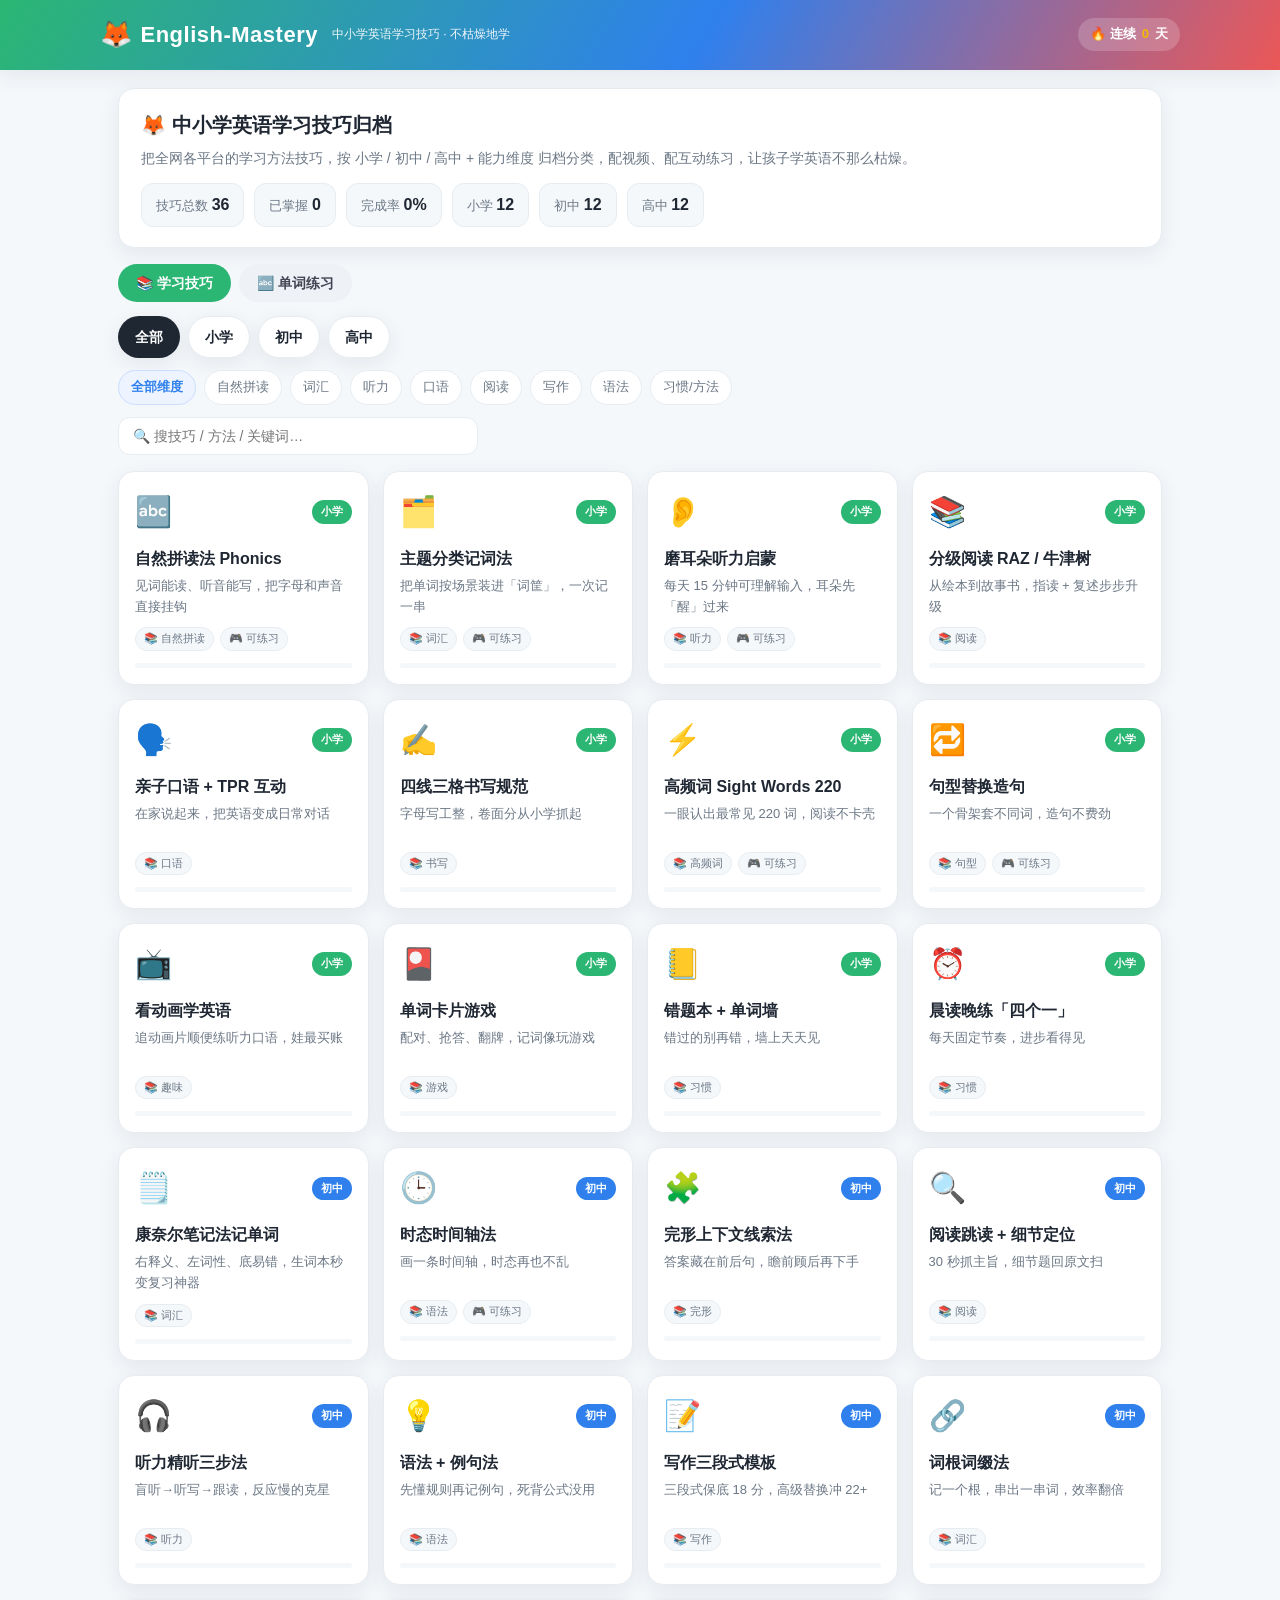
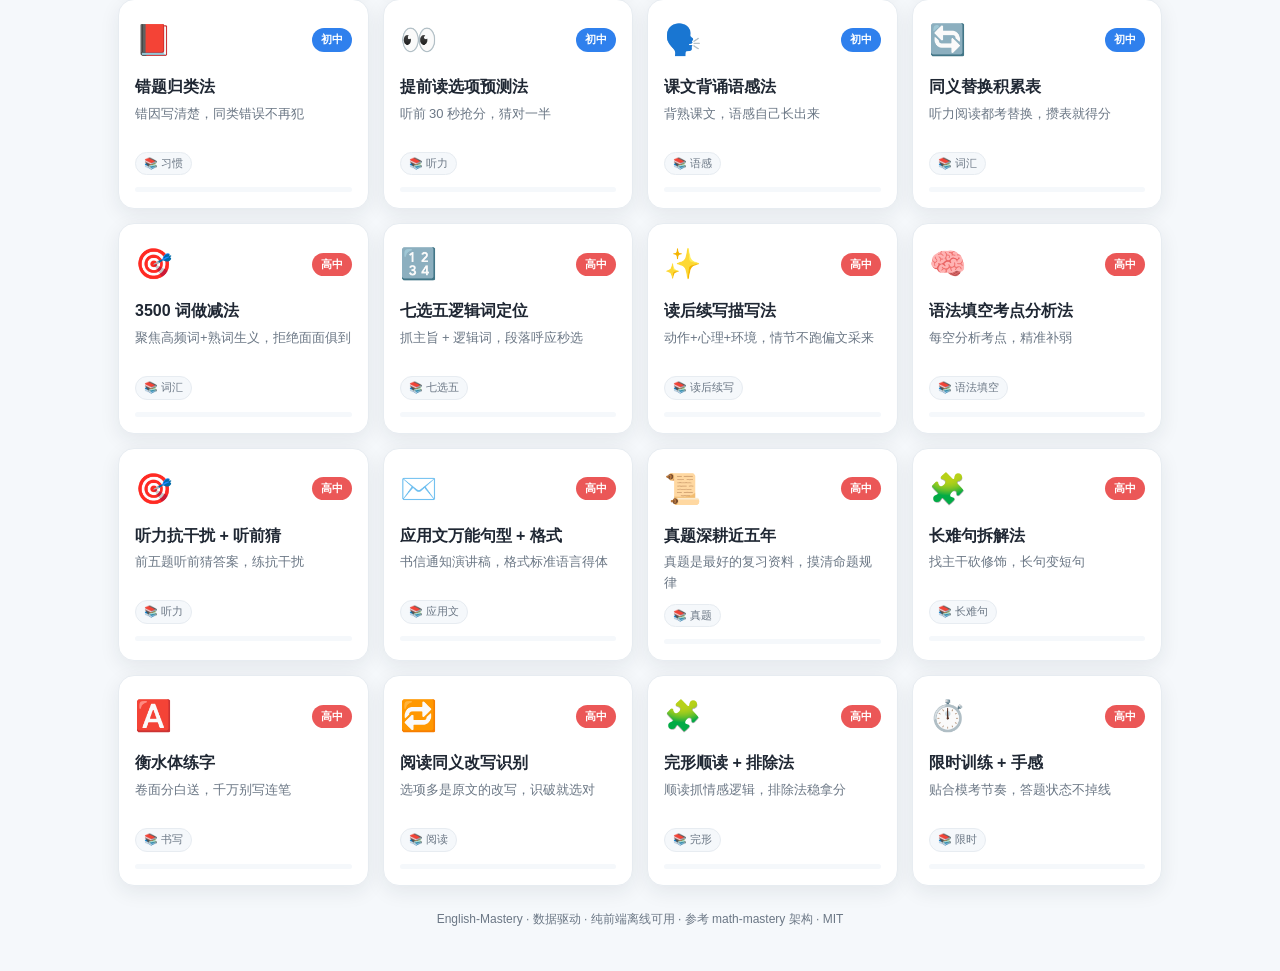
==== index.html @ c182afc0 "feat: English-Mastery 小学到高中英语学习技巧归档与单词练习 Web 应用" ====
<!DOCTYPE html>
<html lang="zh-CN">
<head>
  <meta charset="UTF-8" />
  <meta name="viewport" content="width=device-width, initial-scale=1.0" />
  <title>English-Mastery · 中小学英语学习技巧归档</title>
  <meta name="description" content="把全网各平台的小学/初中/高中英语学习技巧方法归档分类，配视频与互动练习，让孩子学英语不那么枯燥。" />
  <link rel="stylesheet" href="styles.css" />
</head>
<body>
  <!-- 顶栏与内容由 app.js 注入 -->
  <script src="js/data.js"></script>
  <script src="js/sentences.js"></script>
  <script src="js/words.js"></script>
  <script src="js/app.js"></script>
</body>
</html>
---- styles.css ----
/* english-mastery · 中小学英语学习技巧归档
 * 视觉风格对齐 math-mastery：纯前端、卡片网格、轻量动效、可离线
 * 主题：明亮、彩色、不那么枯燥（孩子向）
 */
:root {
  --primary: #2bb673;
  --junior: #2f80ed;
  --senior: #eb5757;
  --ink: #1f2733;
  --muted: #6b7785;
  --line: #e7ecf1;
  --bg: #f5f8fb;
  --card: #ffffff;
  --gold: #f2b705;
  --shadow: 0 6px 20px rgba(31, 39, 51, .08);
  --shadow-h: 0 10px 30px rgba(31, 39, 51, .14);
  --radius: 16px;
  --maxw: 1080px;
}
* { box-sizing: border-box; }
html, body { margin: 0; padding: 0; }
body {
  font-family: -apple-system, "PingFang SC", "Microsoft YaHei", "Segoe UI", Roboto, Helvetica, Arial, sans-serif;
  background: var(--bg);
  color: var(--ink);
  line-height: 1.6;
  -webkit-font-smoothing: antialiased;
}
a { color: var(--junior); text-decoration: none; }
a:hover { text-decoration: underline; }

/* ---------- 顶部 ---------- */
.topbar {
  position: sticky; top: 0; z-index: 50;
  background: linear-gradient(120deg, #2bb673 0%, #2f80ed 55%, #eb5757 100%);
  color: #fff; padding: 14px 18px;
  box-shadow: var(--shadow);
}
.topbar .inner { max-width: var(--maxw); margin: 0 auto; display: flex; align-items: center; gap: 12px; }
.logo { font-size: 22px; font-weight: 800; letter-spacing: .5px; display: flex; align-items: center; gap: 8px; }
.logo .fox { font-size: 26px; }
.tagline { font-size: 12px; opacity: .92; margin-left: 2px; }
.topbar .spacer { flex: 1; }
.streak {
  background: rgba(255,255,255,.18); border-radius: 999px;
  padding: 6px 12px; font-size: 13px; font-weight: 700; display: flex; align-items: center; gap: 6px;
}
.streak b { color: var(--gold); }

/* ---------- 容器 ---------- */
.wrap { max-width: var(--maxw); margin: 0 auto; padding: 18px; }
.hero {
  background: var(--card); border-radius: var(--radius); box-shadow: var(--shadow);
  padding: 20px 22px; margin-bottom: 16px; border: 1px solid var(--line);
}
.hero h1 { margin: 0 0 6px; font-size: 20px; }
.hero p { margin: 0; color: var(--muted); font-size: 14px; }
.stat-row { display: flex; flex-wrap: wrap; gap: 10px; margin-top: 14px; }
.stat {
  background: var(--bg); border-radius: 12px; padding: 8px 14px; font-size: 13px; color: var(--muted);
  border: 1px solid var(--line);
}
.stat b { color: var(--ink); font-size: 16px; }

/* ---------- 筛选 ---------- */
.filters { display: flex; flex-direction: column; gap: 12px; margin-bottom: 16px; }
.grade-tabs { display: flex; gap: 8px; flex-wrap: wrap; }
.grade-tab {
  border: 1px solid var(--line); background: var(--card); color: var(--ink);
  padding: 9px 16px; border-radius: 999px; cursor: pointer; font-weight: 700; font-size: 14px;
  transition: all .15s; box-shadow: var(--shadow);
}
.grade-tab:hover { transform: translateY(-1px); }
.grade-tab.active { color: #fff; border-color: transparent; }
.grade-tab.active[data-grade="all"] { background: #1f2733; }
.grade-tab.active[data-grade="primary"] { background: var(--primary); }
.grade-tab.active[data-grade="junior"] { background: var(--junior); }
.grade-tab.active[data-grade="senior"] { background: var(--senior); }

.dim-chips { display: flex; gap: 8px; flex-wrap: wrap; }
.chip {
  border: 1px solid var(--line); background: var(--card); color: var(--muted);
  padding: 6px 12px; border-radius: 999px; cursor: pointer; font-size: 13px; transition: all .15s;
}
.chip:hover { color: var(--ink); }
.chip.active { background: #eef4ff; color: var(--junior); border-color: #c9ddff; font-weight: 700; }

.search {
  width: 100%; max-width: 360px; padding: 10px 14px; border-radius: 12px; border: 1px solid var(--line);
  font-size: 14px; outline: none; background: var(--card);
}
.search:focus { border-color: var(--junior); }

/* ---------- 卡片网格 ---------- */
.grid { display: grid; grid-template-columns: repeat(auto-fill, minmax(250px, 1fr)); gap: 14px; }
.card {
  background: var(--card); border: 1px solid var(--line); border-radius: var(--radius);
  padding: 16px; cursor: pointer; box-shadow: var(--shadow); transition: all .18s; position: relative; overflow: hidden;
}
.card:hover { transform: translateY(-3px); box-shadow: var(--shadow-h); }
.card .top { display: flex; align-items: center; gap: 10px; }
.card .icon { font-size: 30px; }
.card .badge-grade {
  margin-left: auto; font-size: 11px; font-weight: 700; padding: 3px 9px; border-radius: 999px; color: #fff;
}
.card h3 { margin: 10px 0 4px; font-size: 16px; }
.card .summary { color: var(--muted); font-size: 13px; margin: 0; min-height: 38px; }
.card .meta { display: flex; gap: 6px; margin-top: 10px; flex-wrap: wrap; }
.tag { font-size: 11px; background: var(--bg); border: 1px solid var(--line); color: var(--muted); padding: 2px 8px; border-radius: 999px; }
.card .done-flag {
  position: absolute; top: 10px; right: 10px; font-size: 18px; opacity: 0; transition: opacity .2s;
}
.card.done .done-flag { opacity: 1; }
.card.done { border-color: #bfe9d2; }
.card .progress-mini { height: 5px; background: var(--bg); border-radius: 999px; margin-top: 12px; overflow: hidden; }
.card .progress-mini > i { display: block; height: 100%; background: var(--primary); width: 0; }

/* ---------- 详情 ---------- */
.detail { background: var(--card); border: 1px solid var(--line); border-radius: var(--radius); box-shadow: var(--shadow); padding: 22px; }
.back {
  display: inline-flex; align-items: center; gap: 6px; cursor: pointer; color: var(--muted); font-size: 14px; font-weight: 700;
  margin-bottom: 12px; background: none; border: none; padding: 4px 0;
}
.back:hover { color: var(--ink); }
.detail .head { display: flex; align-items: center; gap: 14px; }
.detail .head .icon { font-size: 44px; }
.detail h2 { margin: 0; font-size: 22px; }
.detail .sub { color: var(--muted); font-size: 14px; margin: 4px 0 0; }
.detail .meta { display: flex; gap: 8px; flex-wrap: wrap; margin: 12px 0 4px; }
.why {
  background: #fff8e6; border: 1px solid #f3e2b3; border-radius: 12px; padding: 12px 14px; margin: 16px 0;
  font-size: 14px; color: #6b5510;
}
.why b { color: #8a6d00; }

.section-title { font-size: 15px; font-weight: 800; margin: 20px 0 10px; display: flex; align-items: center; gap: 8px; }
.section-title .bar { width: 4px; height: 16px; border-radius: 2px; background: var(--junior); }

.steps { list-style: none; padding: 0; margin: 0; counter-reset: s; }
.steps li {
  position: relative; padding: 10px 12px 10px 44px; border: 1px solid var(--line); border-radius: 12px;
  margin-bottom: 8px; background: var(--bg); font-size: 14px;
}
.steps li::before {
  counter-increment: s; content: counter(s); position: absolute; left: 10px; top: 10px;
  width: 24px; height: 24px; border-radius: 50%; background: var(--junior); color: #fff; font-weight: 800;
  display: flex; align-items: center; justify-content: center; font-size: 13px;
}
.tips { list-style: none; padding: 0; margin: 0; }
.tips li { padding: 8px 0 8px 24px; position: relative; font-size: 14px; border-bottom: 1px dashed var(--line); }
.tips li::before { content: "💡"; position: absolute; left: 0; top: 8px; }

/* 视频 */
.video-list { display: flex; flex-direction: column; gap: 10px; }
.video-item {
  display: flex; align-items: center; gap: 12px; border: 1px solid var(--line); border-radius: 12px; padding: 12px;
  background: var(--bg); transition: all .15s;
}
.video-item:hover { border-color: #c9ddff; }
.video-item .play { font-size: 26px; }
.video-item .vt { font-weight: 700; font-size: 14px; }
.video-item .vu { font-size: 12px; color: var(--muted); word-break: break-all; }
.video-embed { width: 100%; aspect-ratio: 16/9; border: 0; border-radius: 12px; margin-top: 10px; }
.bv-box { margin-top: 10px; }

/* 练习 */
.practice {
  border: 1px solid var(--line); border-radius: 12px; padding: 16px; background: #fbfdff; margin-top: 6px;
}
.practice .p-type { font-size: 12px; color: var(--muted); margin-bottom: 10px; }
.flashcard-deck { display: flex; flex-wrap: wrap; gap: 10px; }
.flip {
  width: 120px; height: 80px; perspective: 600px; cursor: pointer; user-select: none;
}
.flip .inner { width: 100%; height: 100%; position: relative; transition: transform .4s; transform-style: preserve-3d; }
.flip.flipped .inner { transform: rotateY(180deg); }
.flip .face {
  position: absolute; inset: 0; backface-visibility: hidden; border-radius: 10px; display: flex; flex-direction: column;
  align-items: center; justify-content: center; font-weight: 800; box-shadow: var(--shadow); border: 1px solid var(--line);
}
.flip .front { background: #fff; color: var(--junior); font-size: 18px; }
.flip .back { background: var(--primary); color: #fff; transform: rotateY(180deg); font-size: 15px; }
.flip .rate { display: flex; gap: 6px; margin-top: 6px; }
.flip .rate button {
  border: none; border-radius: 8px; padding: 4px 10px; font-size: 12px; font-weight: 700; cursor: pointer; color: #fff;
}
.flip .rate .no { background: #eb5757; }
.flip .rate .yes { background: var(--primary); }

.q { border: 1px solid var(--line); border-radius: 12px; padding: 14px; margin-bottom: 12px; background: #fff; }
.q .qt { font-weight: 700; margin-bottom: 10px; }
.q .opts { display: flex; flex-direction: column; gap: 8px; }
.q .opt {
  border: 1px solid var(--line); border-radius: 10px; padding: 9px 12px; cursor: pointer; font-size: 14px; background: var(--bg);
  transition: all .12s; text-align: left;
}
.q .opt:hover { border-color: #c9ddff; }
.q .opt.right { background: #e6f7ee; border-color: #9fe0c0; color: #1c7a4d; }
.q .opt.wrong { background: #fdeaea; border-color: #f3b5b5; color: #b23b3b; }
.q .feedback { font-size: 13px; margin-top: 8px; font-weight: 700; }

.fill-q { margin-bottom: 14px; }
.fill-q .sentence { font-size: 15px; margin-bottom: 6px; }
.fill-q input {
  padding: 8px 12px; border-radius: 10px; border: 1px solid var(--line); font-size: 15px; width: 200px; outline: none;
}
.fill-q input:focus { border-color: var(--junior); }
.fill-q .check { margin-left: 8px; border: none; background: var(--junior); color: #fff; border-radius: 10px; padding: 8px 14px; cursor: pointer; font-weight: 700; }
.fill-q .res { margin-left: 10px; font-weight: 700; }

.checklist { list-style: none; padding: 0; margin: 0; }
.checklist li { display: flex; align-items: center; gap: 10px; padding: 9px 0; border-bottom: 1px dashed var(--line); font-size: 14px; }
.checklist input { width: 18px; height: 18px; }

.mark-done {
  margin-top: 16px; display: inline-flex; align-items: center; gap: 8px; background: var(--primary); color: #fff;
  border: none; border-radius: 999px; padding: 11px 22px; font-size: 15px; font-weight: 800; cursor: pointer; box-shadow: var(--shadow);
}
.mark-done:hover { filter: brightness(1.05); }
.mark-done.done { background: #1f2733; }

.source { margin-top: 18px; font-size: 12px; color: var(--muted); border-top: 1px dashed var(--line); padding-top: 10px; }

/* 进度条 */
.progress-bar { height: 8px; background: var(--bg); border-radius: 999px; overflow: hidden; margin: 16px 0 0; border: 1px solid var(--line); }
.progress-bar > i { display: block; height: 100%; background: linear-gradient(90deg, var(--primary), var(--junior)); transition: width .4s; }

/* 撒花 */
.confetti { position: fixed; inset: 0; pointer-events: none; z-index: 999; overflow: hidden; }
.confetti i { position: absolute; top: -10px; width: 10px; height: 14px; opacity: .9; animation: fall 1.6s linear forwards; }
@keyframes fall { to { transform: translateY(105vh) rotate(540deg); opacity: 0; } }

/* 空状态 */
.empty { text-align: center; color: var(--muted); padding: 40px; font-size: 14px; }
.foot { text-align: center; color: var(--muted); font-size: 12px; padding: 24px; }

@media (max-width: 600px) {
  .grid { grid-template-columns: 1fr 1fr; }
  .card .summary { min-height: auto; }
  .topbar .tagline { display: none; }
}

/* ---------- 跟读练习（Web Speech API） ---------- */
.read-box { border: 1px solid var(--line); border-radius: 12px; padding: 16px; background: #f3fbf6; margin-top: 6px; }
.read-toolbar { display: flex; align-items: center; gap: 10px; flex-wrap: wrap; font-size: 13px; color: var(--muted); margin-bottom: 12px; }
.read-toolbar select { padding: 5px 8px; border-radius: 8px; border: 1px solid var(--line); background: #fff; font-size: 13px; }
.read-slow { display: flex; align-items: center; gap: 4px; cursor: pointer; }
.read-hint { font-size: 12px; }
.read-row { border: 1px solid var(--line); border-radius: 12px; padding: 12px 14px; margin-bottom: 10px; background: #fff; }
.read-en { font-size: 17px; font-weight: 800; color: var(--ink); }
.read-zh { font-size: 13px; color: var(--muted); margin-top: 2px; }
.read-btns { display: flex; gap: 8px; margin-top: 10px; flex-wrap: wrap; }
.read-btns button { border: 1px solid var(--line); border-radius: 10px; padding: 7px 12px; cursor: pointer; font-size: 13px; font-weight: 700; background: var(--bg); transition: all .12s; }
.read-btns .rb-play { background: var(--junior); color: #fff; border-color: transparent; }
.read-btns .rb-record { background: var(--primary); color: #fff; border-color: transparent; }
.read-btns button:hover:not(:disabled) { filter: brightness(1.05); }
.read-btns button:disabled { cursor: not-allowed; }
.read-fb { font-size: 13px; margin-top: 8px; min-height: 18px; }
.read-fb.ok { color: #1c7a4d; }
.read-fb.low { color: #b23b3b; }
.read-fb audio { display: block; margin-top: 6px; width: 100%; max-width: 360px; }
.read-summary { font-size: 13px; font-weight: 700; color: var(--primary); margin-top: 6px; }

/* ---------- 单词词库模块 ---------- */
.top-tabs { display: flex; gap: 8px; margin-bottom: 14px; }
.top-tab { padding: 8px 18px; border-radius: 999px; background: #eef1f5; color: #445; cursor: pointer; font-weight: 700; font-size: 14px; user-select: none; }
.top-tab:hover { background: #e3e8ef; }
.top-tab.active { background: var(--primary); color: #fff; }
.words-intro { color: var(--muted); font-size: 13px; margin: 4px 0 14px; }
.unit-card .summary { color: var(--muted); }
.words-detail { max-width: 860px; margin: 0 auto; }
.fill-list { display: flex; flex-direction: column; gap: 8px; }
.word-read { background: #f3fbf6; }
.read-list { display: flex; flex-direction: column; gap: 0; }

/* 单词单元：练习模式切换（子标签）+ 逐词紧凑布局 */
.mode-tabs { display: flex; gap: 8px; margin: 18px 0 6px; }
.mode-tab { padding: 9px 18px; border-radius: 10px; background: #eef1f5; color: #445; cursor: pointer; font-weight: 700; font-size: 14px; user-select: none; }
.mode-tab:hover { background: #e3e8ef; }
.mode-tab.active { background: var(--primary); color: #fff; }
.mode-pane { margin-top: 4px; }

.run-box { border: 1px solid var(--line); border-radius: 14px; padding: 18px; background: #fff; max-width: 560px; }
.run-head { font-size: 13px; color: var(--muted); font-weight: 700; margin-bottom: 10px; }
.run-idx { color: var(--primary); }
.run-zh { font-size: 22px; font-weight: 800; color: #1f2630; margin-bottom: 14px; }
.run-word-en { font-size: 22px; font-weight: 800; color: var(--primary); margin-bottom: 4px; }
.run-word-zh { font-size: 14px; font-weight: 600; color: var(--muted); }
.run-input { display: flex; flex-wrap: wrap; gap: 8px; align-items: center; }
.run-input input { flex: 1; min-width: 180px; padding: 10px 12px; border: 1px solid var(--line); border-radius: 10px; font-size: 15px; outline: none; }
.run-input input:focus { border-color: var(--junior); }
.run-input .check { border: none; background: var(--junior); color: #fff; border-radius: 10px; padding: 10px 18px; cursor: pointer; font-weight: 700; }
.run-input .res { font-weight: 700; margin-left: 4px; }
.run-input .rb-play { border: none; background: var(--junior); color: #fff; border-radius: 10px; padding: 9px 16px; cursor: pointer; font-weight: 700; font-size: 14px; }
.run-input .rb-record { border: none; background: var(--primary); color: #fff; border-radius: 10px; padding: 9px 16px; cursor: pointer; font-weight: 700; font-size: 14px; }
.run-input button:disabled { opacity: .5; cursor: not-allowed; }
.run-nav { display: flex; gap: 10px; margin-top: 14px; }
.run-nav .ghost { border: 1px solid var(--line); background: #fff; color: #445; border-radius: 10px; padding: 9px 16px; cursor: pointer; font-weight: 700; }
.run-nav .ghost:disabled { opacity: .4; cursor: not-allowed; }
.run-nav .ghost:not(:disabled):hover { background: #f3f5f8; }
.run-nav .check-all { border: none; background: var(--gold); color: #4a3a00; border-radius: 10px; padding: 9px 18px; cursor: pointer; font-weight: 800; }
.run-nav .check-all:hover { filter: brightness(1.04); }

/* 拼写自测：一组一组 */
.spell-group { display: flex; flex-direction: column; gap: 10px; }
.spell-row { display: grid; grid-template-columns: 30px 1fr auto auto 1fr; align-items: center; gap: 10px; padding: 10px 12px; background: #f7f9fb; border: 1px solid var(--line); border-radius: 10px; }
.sp-no { color: var(--muted); font-weight: 700; text-align: center; }
.sp-zh { font-size: 16px; font-weight: 700; color: #1f2630; }
.sp-in { padding: 8px 10px; border: 1px solid var(--line); border-radius: 8px; font-size: 14px; outline: none; min-width: 130px; }
.sp-in:focus { border-color: var(--junior); }
.sp-check { border: none; background: var(--junior); color: #fff; border-radius: 8px; padding: 8px 14px; cursor: pointer; font-weight: 700; }
.sp-res { font-weight: 700; min-width: 90px; }

/* 跟读：一组一组 */
.read-group { display: flex; flex-direction: column; gap: 10px; }
.read-row-word { display: grid; grid-template-columns: 30px 1fr auto; align-items: center; gap: 10px; padding: 10px 12px; background: #f7f9fb; border: 1px solid var(--line); border-radius: 10px; }
.rw-no { color: var(--muted); font-weight: 700; text-align: center; }
.rw-text { font-size: 15px; }
.rw-en { font-weight: 800; color: #1f2630; }
.rw-zh { color: var(--muted); font-size: 13px; }
.rw-btns { display: flex; gap: 8px; }
.rw-btns .rb-play { border: none; background: var(--junior); color: #fff; border-radius: 8px; padding: 7px 12px; cursor: pointer; font-weight: 700; font-size: 13px; }
.rw-btns .rb-record { border: none; background: var(--primary); color: #fff; border-radius: 8px; padding: 7px 12px; cursor: pointer; font-weight: 700; font-size: 13px; }
.rw-btns button:disabled { opacity: .5; cursor: not-allowed; }
.read-row-word .read-fb { grid-column: 1 / -1; margin-top: 2px; }
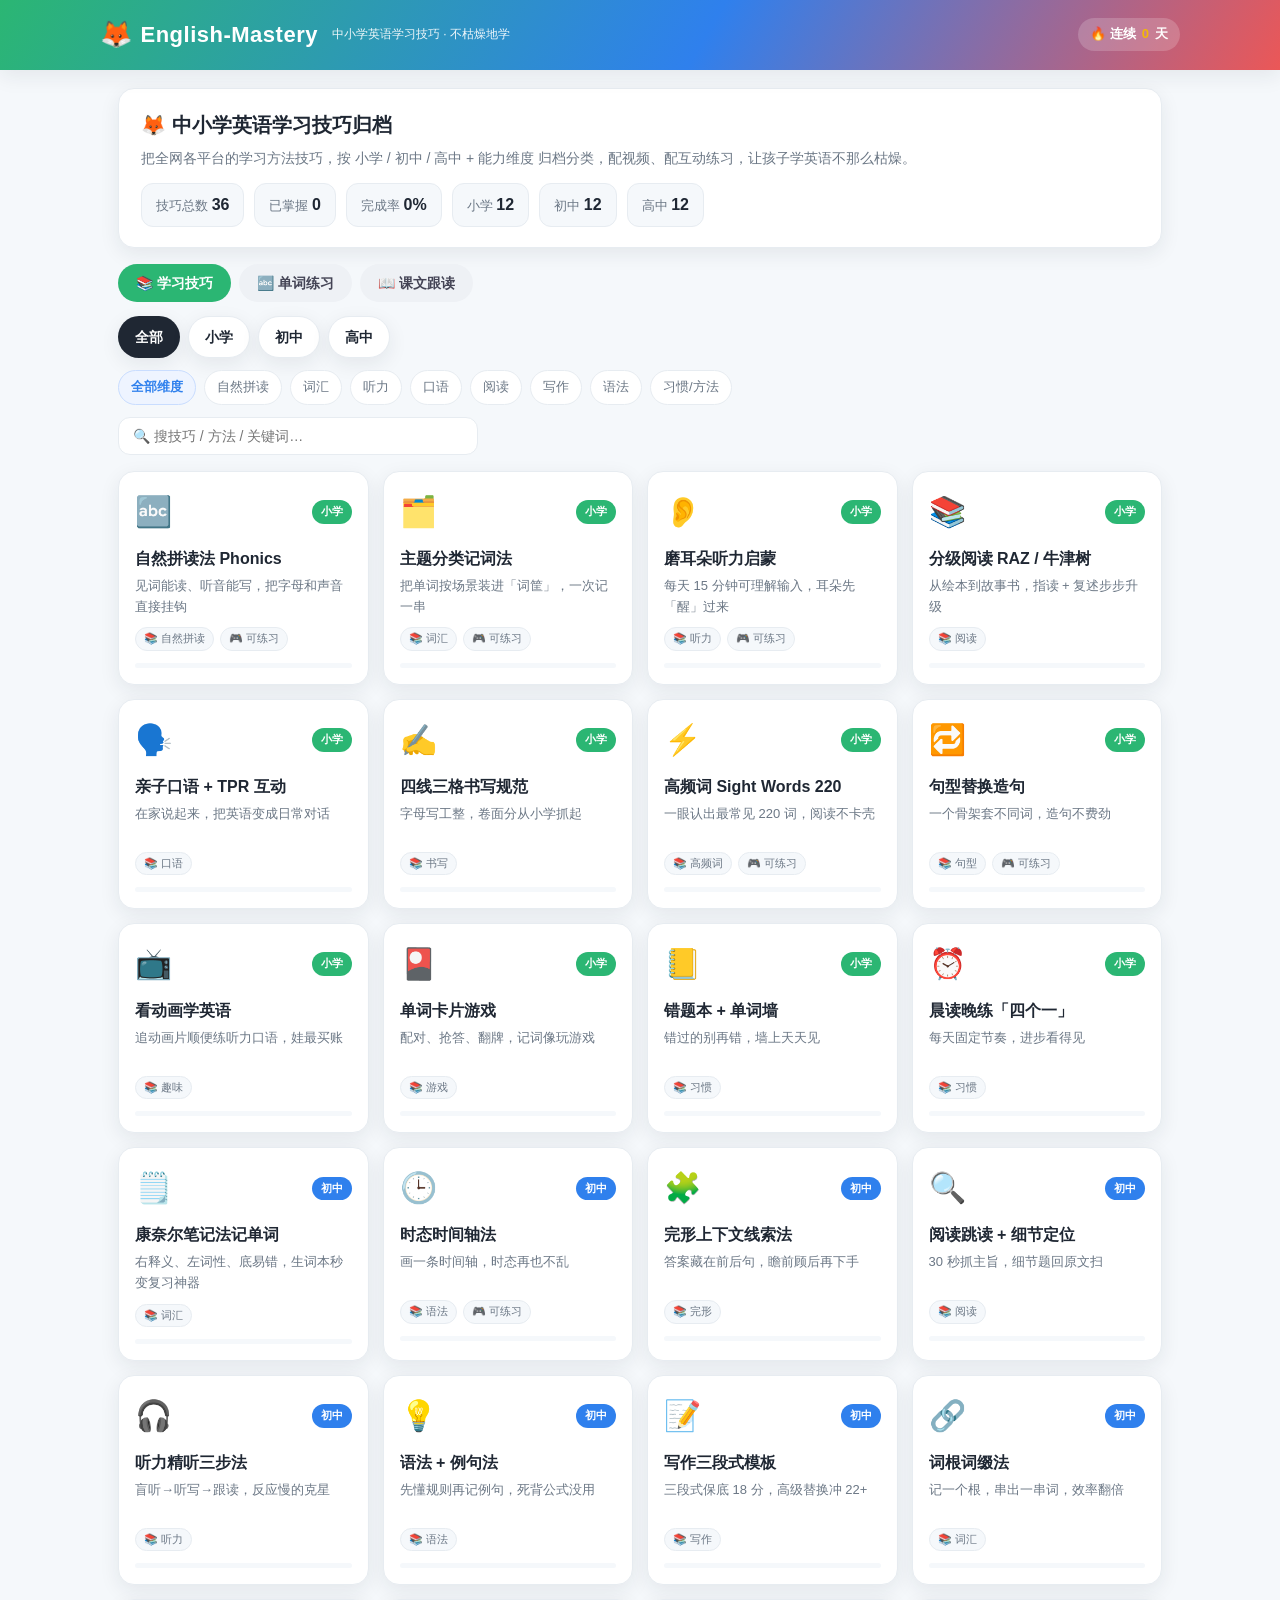
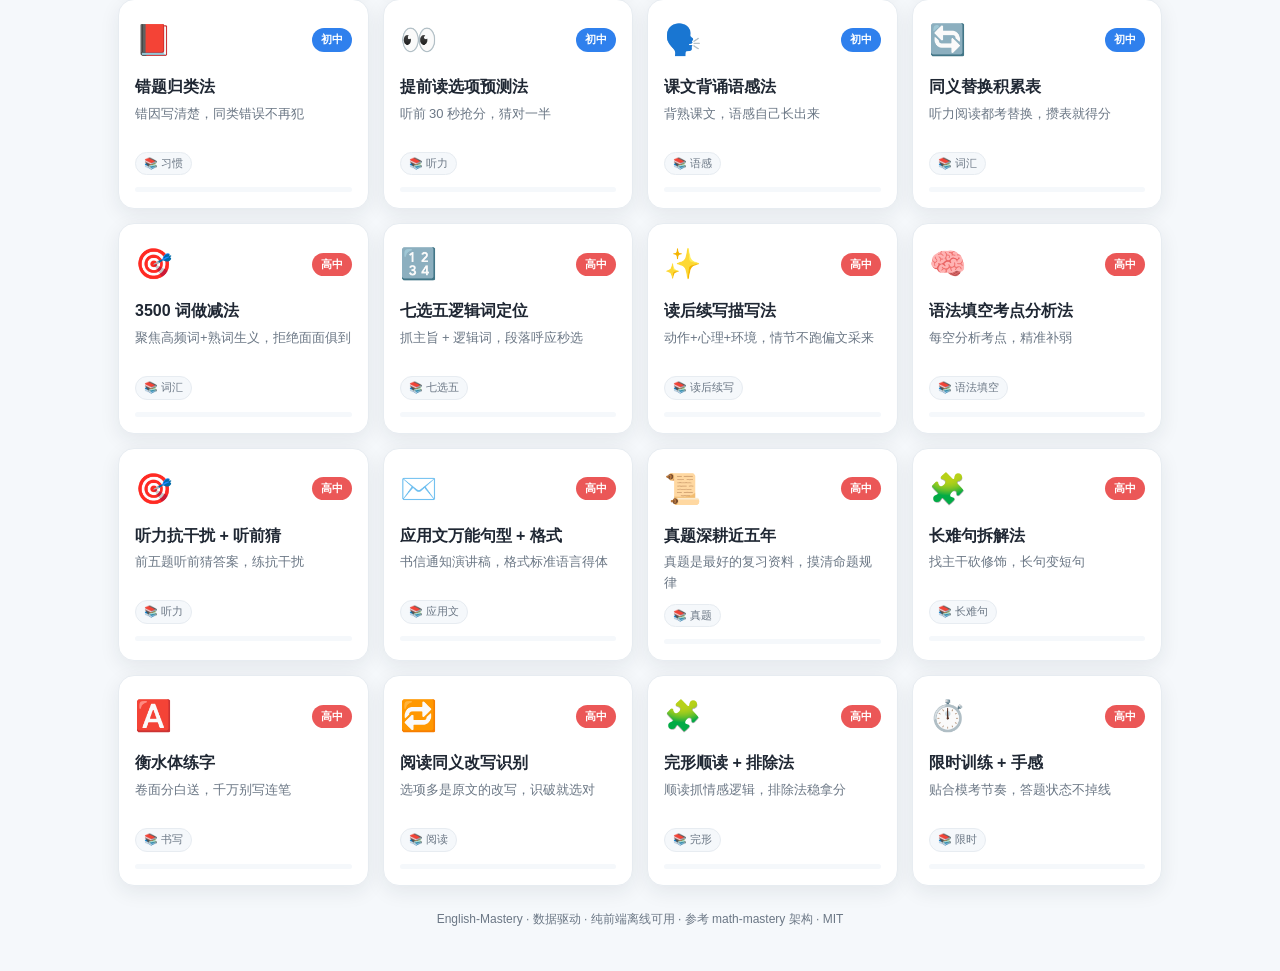
==== commit dcf4d0d0: "feat(textbook): 新增课文跟读模块（人教版PEP 3-6年级，听示范+语音识别逐词批改）" ====
--- a/index.html
+++ b/index.html
@@ -12,6 +12,8 @@
   <script src="js/data.js"></script>
   <script src="js/sentences.js"></script>
   <script src="js/words.js"></script>
+  <script src="js/phonics.js"></script>
+  <script src="js/textbook.js"></script>
   <script src="js/app.js"></script>
 </body>
 </html>
--- a/styles.css
+++ b/styles.css
@@ -323,3 +323,69 @@
 .rw-btns .rb-record { border: none; background: var(--primary); color: #fff; border-radius: 8px; padding: 7px 12px; cursor: pointer; font-weight: 700; font-size: 13px; }
 .rw-btns button:disabled { opacity: .5; cursor: not-allowed; }
 .read-row-word .read-fb { grid-column: 1 / -1; margin-top: 2px; }
+/* ---------- 拼读拆解（6 步） ---------- */
+.ph-head { display: flex; align-items: center; justify-content: space-between; gap: 10px; margin-bottom: 10px; }
+.ph-word { font-size: 26px; font-weight: 800; color: var(--ink); }
+.ph-zh { font-size: 14px; color: var(--muted); font-weight: 600; }
+.ph-badge { font-size: 12px; font-weight: 700; padding: 4px 10px; border-radius: 999px; white-space: nowrap; }
+.ph-badge.ok { background: #e6f7ee; color: #1c7a4d; border: 1px solid #9fe0c0; }
+.ph-badge.rule { background: #fff5e0; color: #8a6d00; border: 1px solid #f3e2b3; }
+.ph-stepbar { display: flex; gap: 6px; flex-wrap: wrap; margin: 6px 0 12px; }
+.ph-step { font-size: 13px; font-weight: 700; padding: 6px 10px; border-radius: 999px; background: #eef1f5; color: #556; cursor: pointer; user-select: none; transition: all .15s; }
+.ph-step.done { background: #e6f0ff; color: #2f80ed; }
+.ph-step.active { background: var(--senior); color: #fff; }
+.ph-body { min-height: 120px; }
+.ph-learn-word, .ph-big { font-size: 30px; font-weight: 800; color: var(--primary); margin-bottom: 4px; }
+.ph-syl { font-size: 18px; font-weight: 700; color: var(--ink); margin-bottom: 4px; letter-spacing: .5px; }
+.ph-syl .dot { color: var(--muted); margin: 0 2px; }
+.ph-ipa { font-size: 18px; color: var(--junior); font-weight: 700; margin-bottom: 10px; font-family: "Lucida Sans Unicode", "Segoe UI", sans-serif; }
+.ph-play { border: none; background: var(--junior); color: #fff; border-radius: 10px; padding: 9px 16px; cursor: pointer; font-weight: 700; font-size: 14px; margin-top: 4px; transition: filter .12s; }
+.ph-play:hover { filter: brightness(1.05); }
+.ph-rec { border: none; background: var(--primary); color: #fff; border-radius: 10px; padding: 9px 16px; cursor: pointer; font-weight: 700; font-size: 14px; margin-top: 4px; }
+.ph-rec:disabled { opacity: .5; cursor: not-allowed; }
+.ph-read-btns { display: flex; gap: 8px; flex-wrap: wrap; margin: 10px 0; }
+.ph-map { display: flex; flex-wrap: wrap; gap: 8px; margin: 6px 0 10px; }
+.ph-grapheme { display: flex; flex-direction: column; align-items: center; gap: 2px; min-width: 52px; padding: 8px 6px; background: #f7f9fb; border: 1px solid var(--line); border-radius: 10px; cursor: pointer; transition: all .12s; }
+.ph-grapheme:hover { border-color: #c9ddff; background: #eef4ff; }
+.ph-grapheme.silent { opacity: .6; cursor: default; }
+.ph-g { font-size: 18px; font-weight: 800; color: var(--ink); }
+.ph-s { font-size: 14px; color: var(--junior); font-weight: 700; }
+.ph-a { font-size: 11px; color: var(--muted); }
+.ph-note { font-size: 12px; color: var(--muted); margin-top: 8px; }
+.ph-q { font-size: 15px; font-weight: 700; color: var(--ink); margin: 6px 0 10px; }
+.ph-choices { display: flex; flex-direction: column; gap: 8px; }
+.ph-choice { border: 1px solid var(--line); border-radius: 10px; padding: 11px 14px; cursor: pointer; font-size: 16px; font-weight: 700; background: var(--bg); text-align: left; transition: all .12s; }
+.ph-choice:hover:not(:disabled) { border-color: #c9ddff; }
+.ph-choice.right { background: #e6f7ee; border-color: #9fe0c0; color: #1c7a4d; }
+.ph-choice.wrong { background: #fdeaea; border-color: #f3b5b5; color: #b23b3b; }
+.ph-choice:disabled { cursor: default; }
+.ph-split { display: flex; flex-wrap: wrap; align-items: center; gap: 0; font-size: 22px; font-weight: 800; margin: 8px 0; }
+.ph-tile { padding: 6px 4px; background: #eef4ff; border: 1px solid #c9ddff; border-radius: 8px; margin: 0 1px; color: var(--ink); }
+.ph-gap { padding: 6px 6px; color: var(--muted); cursor: pointer; user-select: none; border-radius: 8px; transition: all .12s; }
+.ph-gap.on { color: #fff; background: var(--senior); }
+.ph-split-preview { font-size: 15px; font-weight: 700; color: var(--ink); min-height: 22px; margin: 4px 0 8px; }
+.ph-syl-blocks { display: flex; flex-wrap: wrap; align-items: center; gap: 8px; margin: 8px 0; }
+.ph-syl-block { font-size: 22px; font-weight: 800; color: var(--primary); background: #eef4ff; border: 1px solid #c9ddff; border-radius: 10px; padding: 8px 14px; }
+.ph-arrow { color: var(--muted); font-weight: 800; }
+.ph-spell-row { display: flex; flex-wrap: wrap; align-items: center; gap: 8px; }
+.ph-spell-in { flex: 1; min-width: 180px; padding: 10px 12px; border: 1px solid var(--line); border-radius: 10px; font-size: 15px; outline: none; }
+.ph-spell-in:focus { border-color: var(--junior); }
+.ph-spell-row .check { border: none; background: var(--junior); color: #fff; border-radius: 10px; padding: 10px 18px; cursor: pointer; font-weight: 700; }
+.ph-spell-row .res { font-weight: 700; }
+.ph-counter { font-size: 13px; color: var(--muted); font-weight: 700; margin: 0 4px; }
+
+/* 拼读拆解（6 步）· 第 6 步「听音拼写」：不显示单词，只给词义 */
+.ph-word-quiz { display: flex; align-items: baseline; gap: 10px; flex-wrap: wrap; }
+.ph-lock { font-size: 15px; font-weight: 800; color: var(--muted); background: #f1f3f7; border: 1px dashed #c9d2e0; border-radius: 8px; padding: 3px 10px; }
+.ph-word-quiz .ph-zh { font-size: 18px; color: var(--ink); font-weight: 800; }
+.ph-hint-btn { margin-left: 8px; font-size: 12px; padding: 3px 10px; }
+.ph-hint-txt { margin-left: 6px; color: var(--ink); font-weight: 800; }
+/* 拼读拆解 · 学：格子里的「例词」小标签（区别于该音本身的读法） */
+.ph-a .ph-lbl { font-style: normal; font-size: 10px; color: #a9b3c2; margin-right: 3px; }
+
+/* 课文跟读 · 逐词批改高亮 */
+.tb-target { display:block; margin-top:5px; line-height:1.9; }
+.tb-target .w { display:inline-block; padding:0 3px; border-radius:4px; margin:1px; }
+.tb-target .w.ok { color:#1c7a4d; background:rgba(43,182,115,.14); }
+.tb-target .w.miss { color:#b23b3b; background:rgba(178,59,59,.14); text-decoration:line-through; }
+.tb-row .read-en { font-size:19px; font-weight:800; }
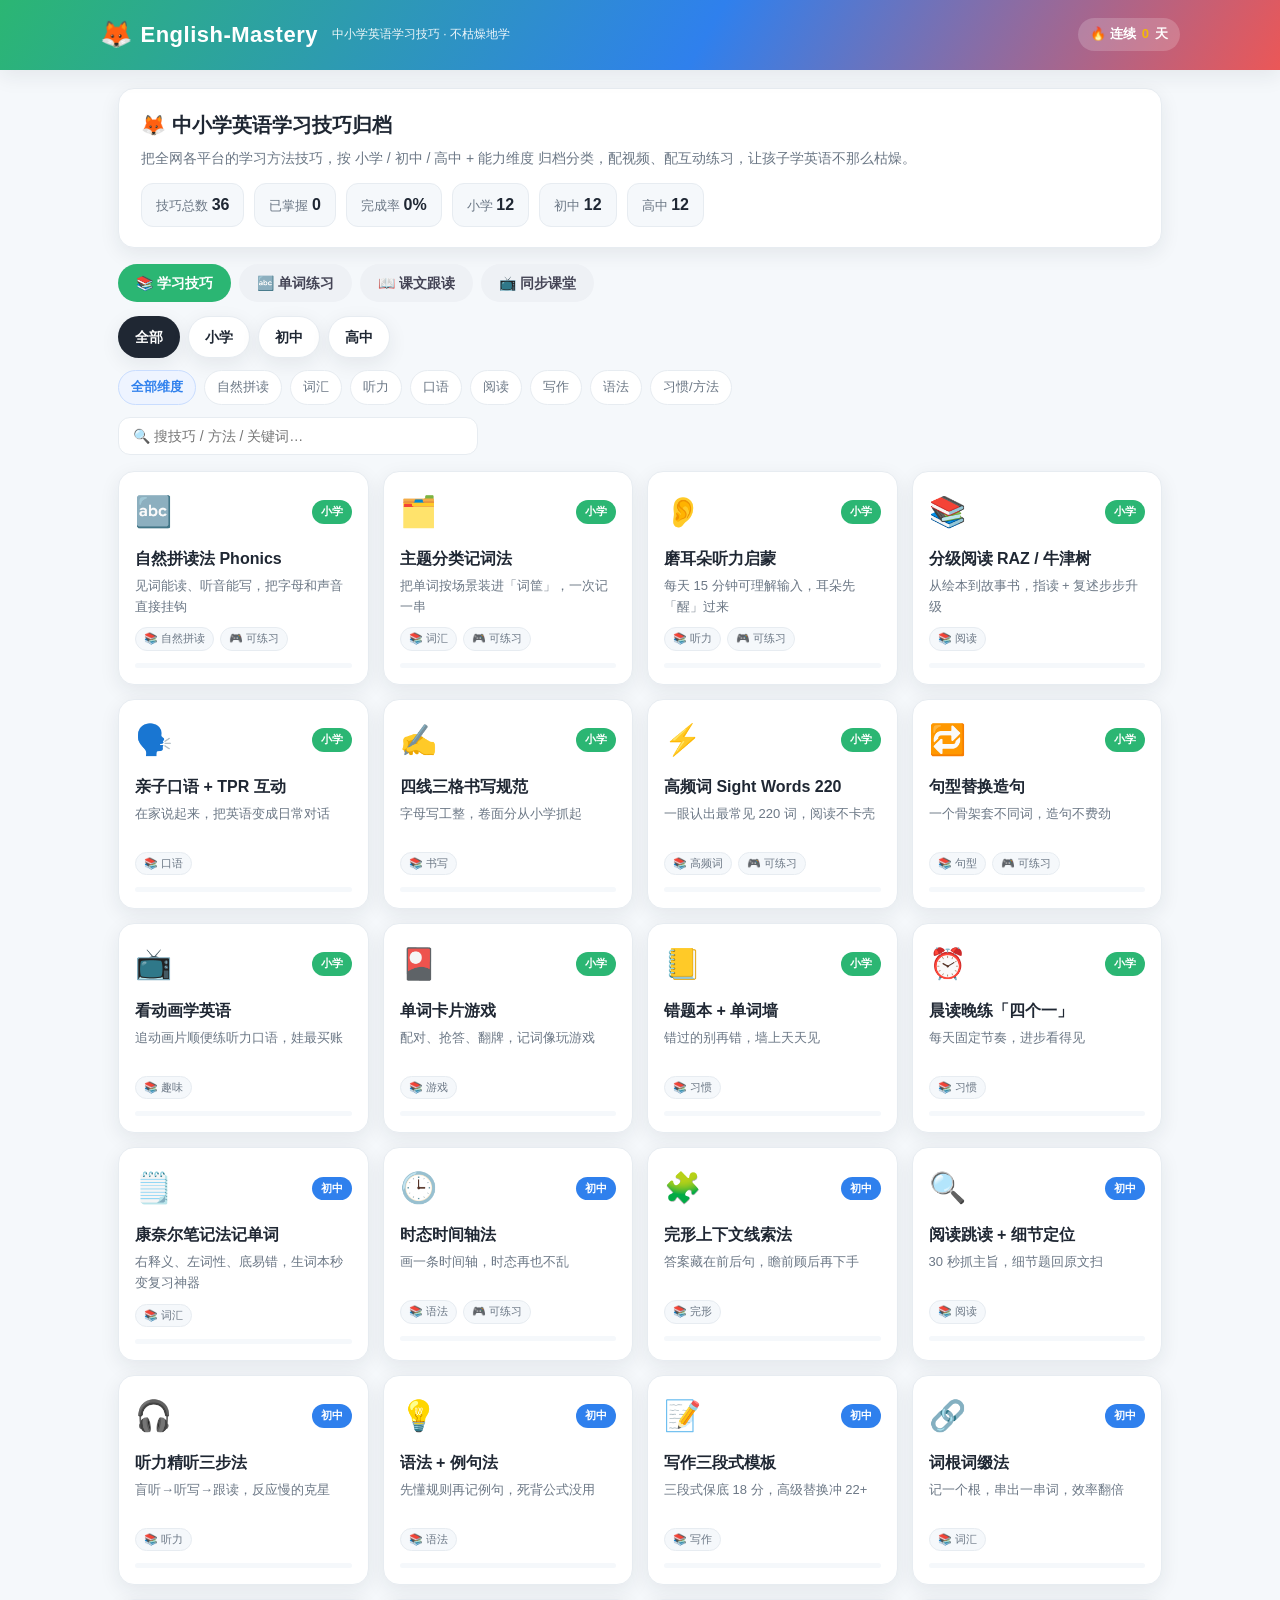
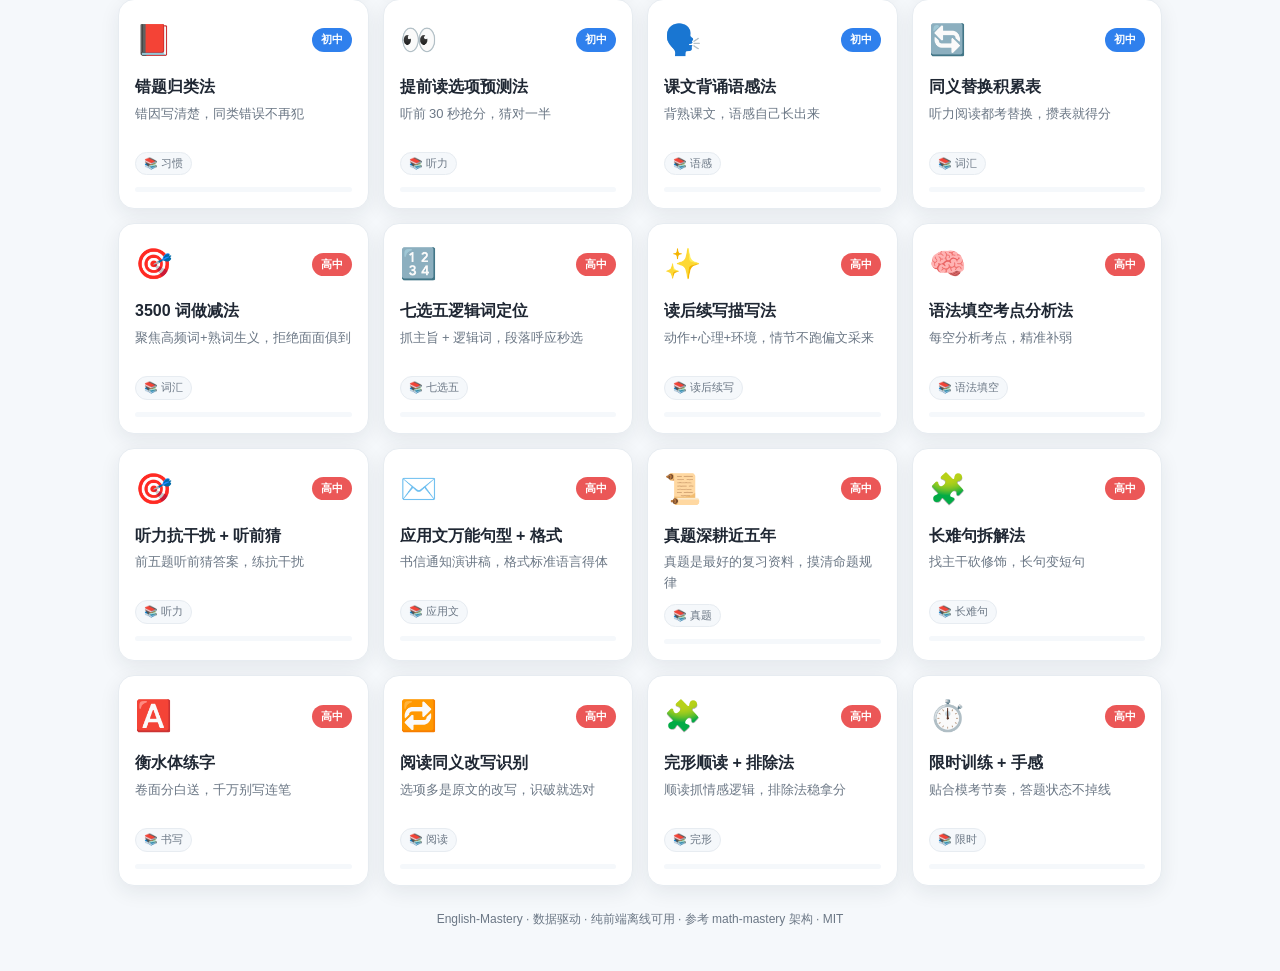
==== commit a090aa39: "feat: 同步课堂模块——国家平台英语四年级课程视频（下载到本地内嵌播放） - 新增 js/courses.js 课程数据源（示例数据，fetch_courses.js 拉真实课程） - app.j" ====
--- a/index.html
+++ b/index.html
@@ -14,6 +14,7 @@
   <script src="js/words.js"></script>
   <script src="js/phonics.js"></script>
   <script src="js/textbook.js"></script>
+  <script src="js/courses.js"></script>
   <script src="js/app.js"></script>
 </body>
 </html>
--- a/styles.css
+++ b/styles.css
@@ -71,7 +71,7 @@
   transition: all .15s; box-shadow: var(--shadow);
 }
 .grade-tab:hover { transform: translateY(-1px); }
-.grade-tab.active { color: #fff; border-color: transparent; }
+.grade-tab.active { color: #fff; border-color: transparent; background: var(--primary); }
 .grade-tab.active[data-grade="all"] { background: #1f2733; }
 .grade-tab.active[data-grade="primary"] { background: var(--primary); }
 .grade-tab.active[data-grade="junior"] { background: var(--junior); }
@@ -389,3 +389,18 @@
 .tb-target .w.ok { color:#1c7a4d; background:rgba(43,182,115,.14); }
 .tb-target .w.miss { color:#b23b3b; background:rgba(178,59,59,.14); text-decoration:line-through; }
 .tb-row .read-en { font-size:19px; font-weight:800; }
+
+/* ---------- 同步课堂（国家平台课程视频） ---------- */
+.vol-tabs { display:flex; gap:8px; flex-wrap:wrap; margin:10px 0 4px; }
+.vol-tab { padding:6px 14px; border-radius:999px; background:var(--bg); border:1px solid var(--line); cursor:pointer; font-size:14px; font-weight:700; color:var(--muted); }
+.vol-tab.active { background:var(--primary); color:#fff; border-color:transparent; }
+.courses-note { font-size:13px; color:var(--muted); background:rgba(43,182,115,.10); border:1px solid rgba(43,182,115,.25); border-radius:10px; padding:10px 12px; margin:10px 0; line-height:1.6; }
+.lesson-box { margin-top:8px; }
+.lesson-row { border:1px solid var(--line); border-radius:12px; padding:12px 14px; margin-bottom:12px; background:#fff; }
+.lesson-title { font-size:16px; font-weight:800; color:var(--ink); margin-bottom:8px; }
+.lesson-video { width:100%; max-height:340px; border-radius:10px; background:#000; display:block; }
+.lesson-dlstate { font-size:13px; color:var(--muted); margin-top:6px; }
+.lesson-dlstate.ok { color:var(--junior); font-weight:700; }
+.lesson-actions { margin-top:8px; }
+.lesson-link { display:inline-block; padding:7px 14px; border-radius:10px; background:var(--primary); color:#fff; font-weight:700; font-size:13px; text-decoration:none; }
+.lesson-link:hover { opacity:.92; }
